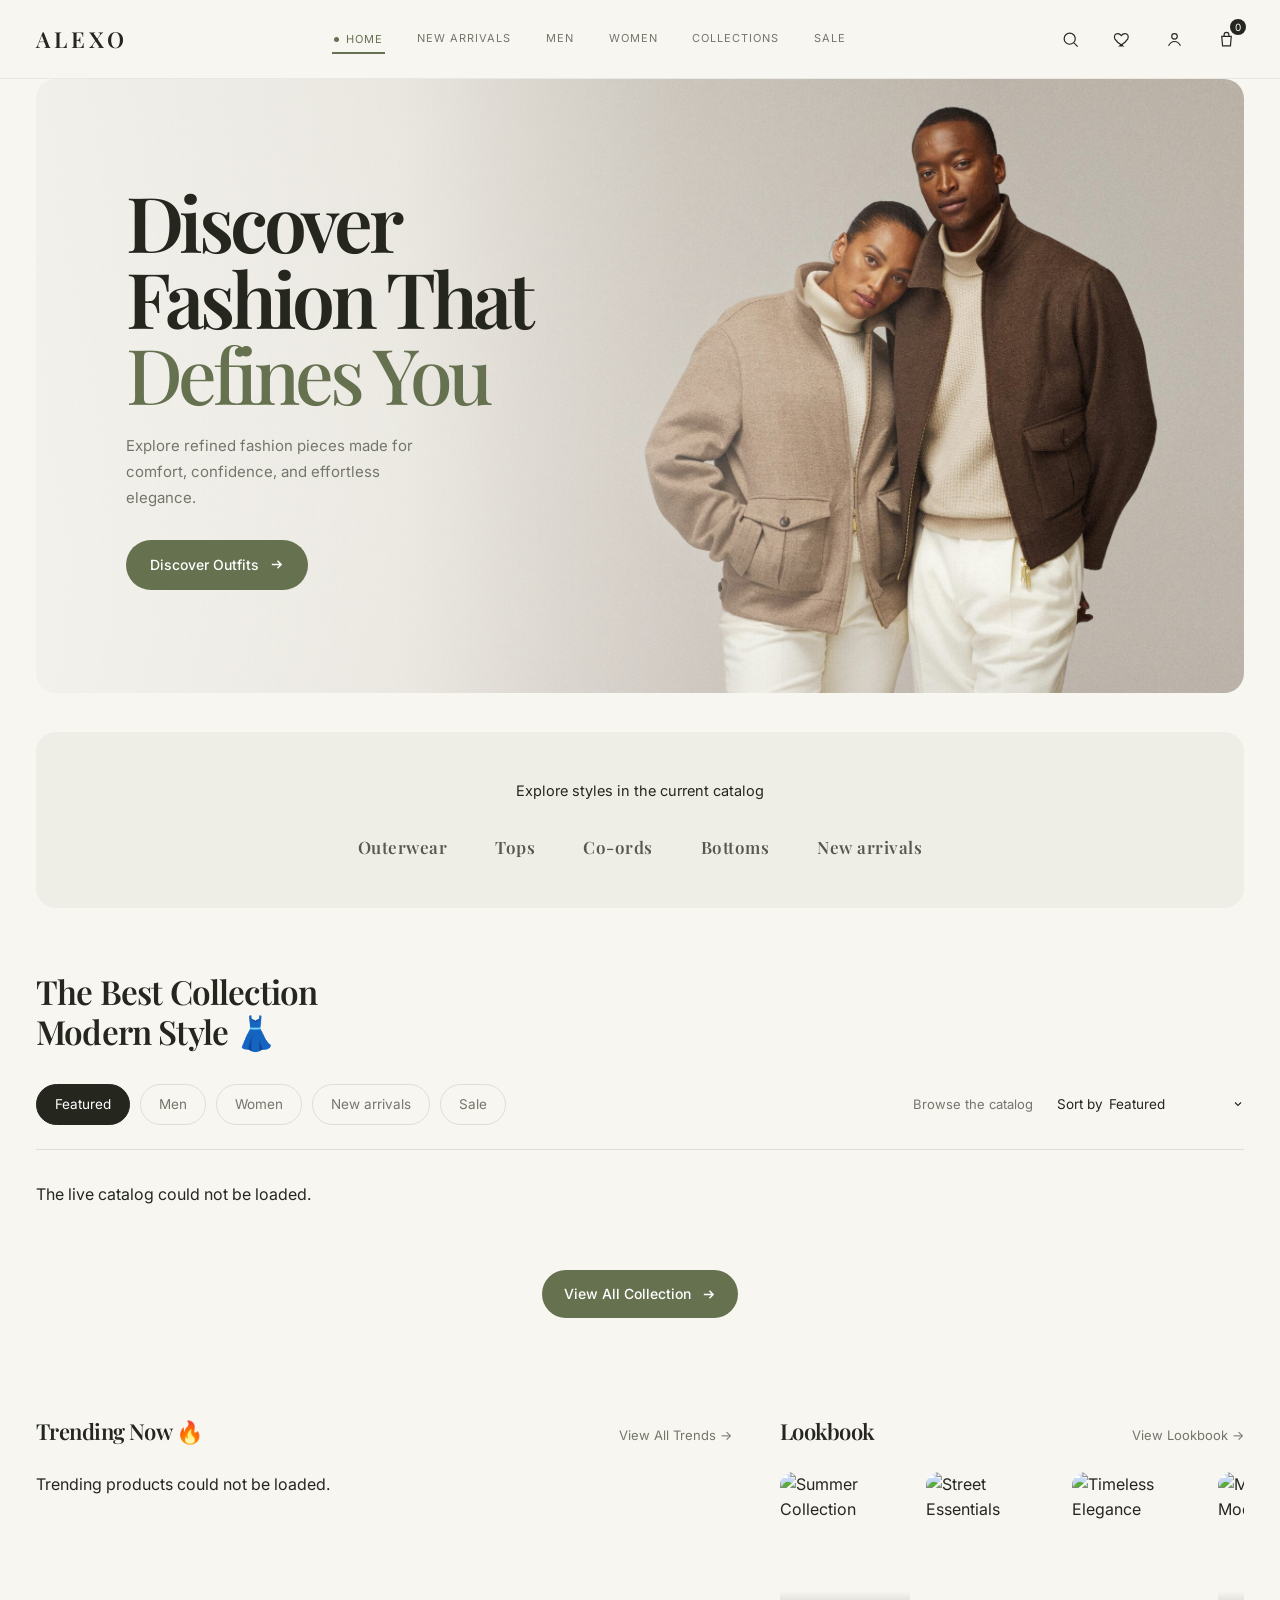
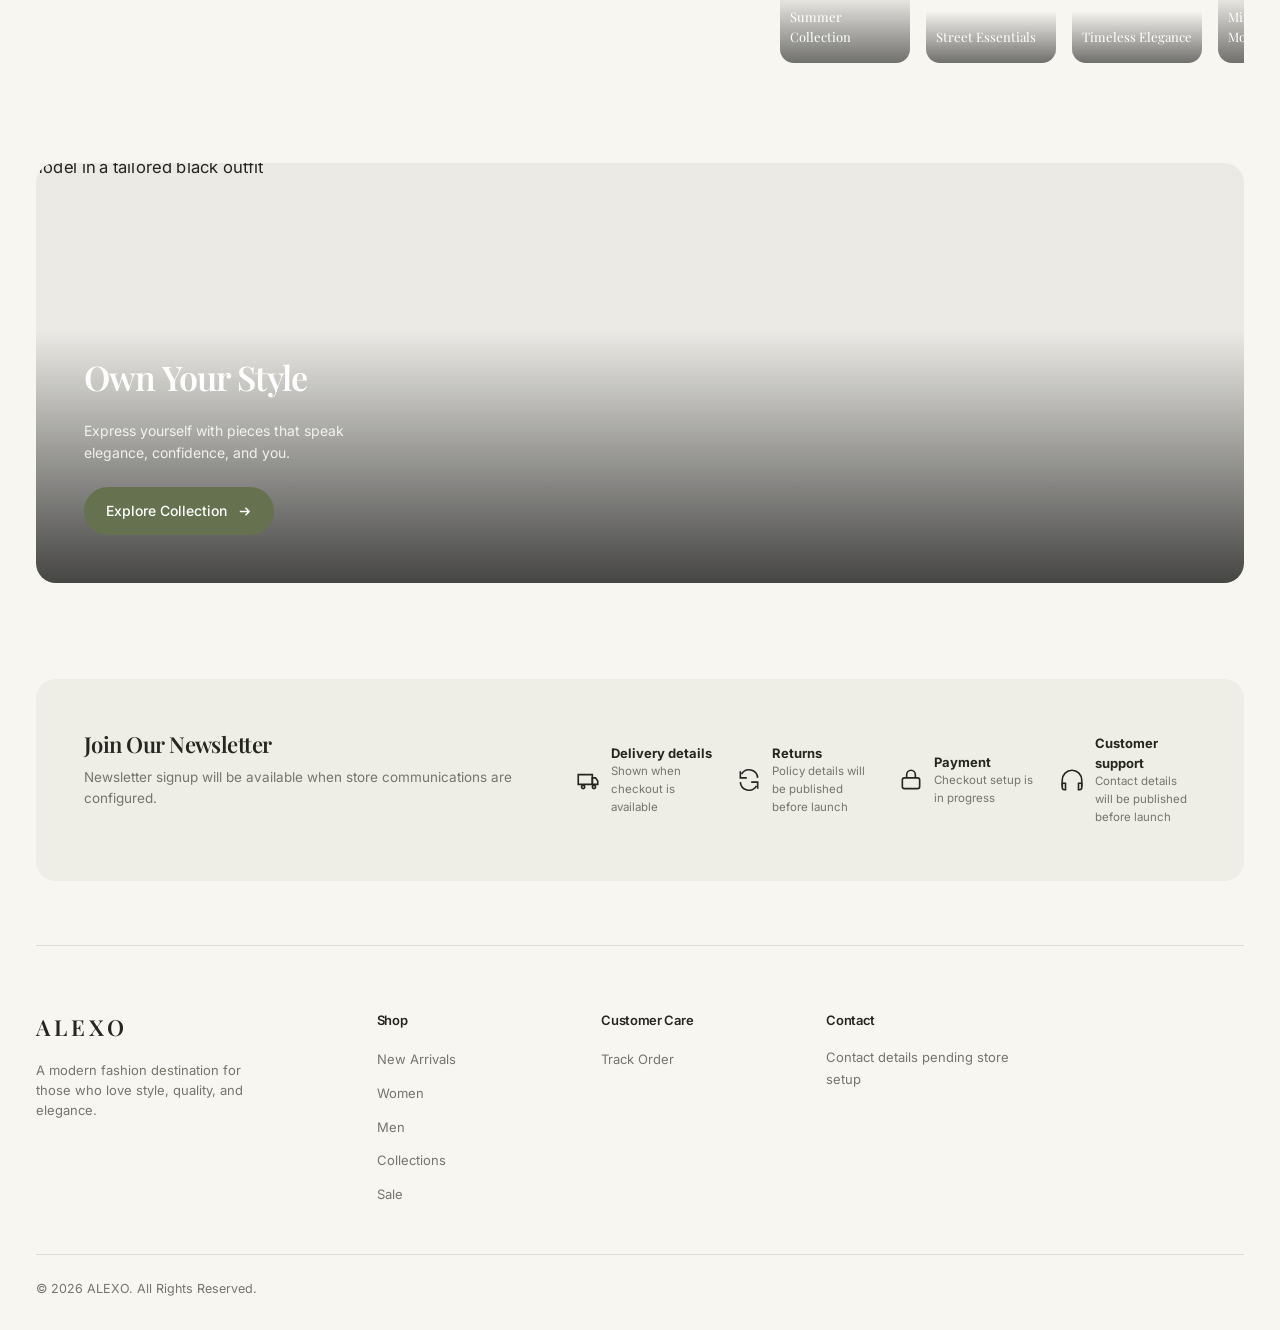
==== index.html @ a55058c8 "Add files via upload" ====
<!DOCTYPE html>
<html lang="en">
<head>
<meta charset="UTF-8">
<meta name="viewport" content="width=device-width, initial-scale=1.0">
<title>ALEXO — Discover Fashion That Defines You</title>

<link rel="preconnect" href="https://fonts.googleapis.com">
<link rel="preconnect" href="https://fonts.gstatic.com" crossorigin>
<link href="https://fonts.googleapis.com/css2?family=Playfair+Display:wght@500;600&family=Inter:wght@400;500;600&display=swap" rel="stylesheet">

<link rel="stylesheet" href="css/style.css">
<link rel="stylesheet" href="css/components.css">
<link rel="stylesheet" href="css/responsive.css">
  <link rel="stylesheet" href="css/search.css">
<link rel="stylesheet" href="css/site-refresh.css">
</head>
<body>

<div class="page">

  <!-- ============ HEADER ============ -->
  <header class="site-header" id="siteHeader">
    <div class="site-header__inner">

      <a href="index.html" class="logo" aria-label="ALEXO home">ALEXO</a>

      <button class="nav-toggle" id="navToggle" aria-label="Open menu" aria-expanded="false" aria-controls="primaryNav">
        <span></span><span></span><span></span>
      </button>

      <nav class="primary-nav" id="primaryNav">
        <ul>
          <li><a href="index.html" class="is-active"><span class="nav-dot" aria-hidden="true"></span>Home</a></li>
          <li><a href="shop.html?filter=new">New Arrivals</a></li>
          <li><a href="shop.html?category=men">Men</a></li>
          <li><a href="shop.html?category=women">Women</a></li>
          <li><a href="collections.html">Collections</a></li>
          <li><a href="shop.html?filter=sale">Sale</a></li>
        </ul>
      </nav>

      <div class="header-icons">
        <button class="icon-btn" aria-label="Search" data-action="open-search">
          <svg viewBox="0 0 24 24" fill="none" stroke="currentColor" stroke-width="1.5"><circle cx="11" cy="11" r="7"/><line x1="21" y1="21" x2="16.65" y2="16.65"/></svg>
        </button>
        <a href="wishlist.html" class="icon-btn" aria-label="Wishlist">
          <svg viewBox="0 0 24 24" fill="none" stroke="currentColor" stroke-width="1.5"><path d="M12 20s-7-4.35-9.5-8.5C.7 8.1 2.3 4.5 6 4.5c2 0 3.3 1 4.5 2.5 1.2-1.5 2.5-2.5 4.5-2.5 3.7 0 5.3 3.6 3.5 7-2.5 4.15-9.5 8.5-9.5 8.5z"/></svg>
        </a>
        <a href="account.html" class="icon-btn" aria-label="Account">
          <svg viewBox="0 0 24 24" fill="none" stroke="currentColor" stroke-width="1.5"><circle cx="12" cy="8" r="3.5"/><path d="M4.5 20c1.6-3.6 5-5.5 7.5-5.5s5.9 1.9 7.5 5.5"/></svg>
        </a>
        <a href="cart.html" class="icon-btn icon-btn--bag" aria-label="Bag, empty">
          <svg viewBox="0 0 24 24" fill="none" stroke="currentColor" stroke-width="1.5"><path d="M6 8h12l-1 12H7L6 8z"/><path d="M9 8V6a3 3 0 0 1 6 0v2"/></svg>
          <span class="bag-count">0</span>
        </a>
      </div>

    </div>
  </header>

  <!-- ============ HERO ============ -->
  <!-- Single full-width composition with copy over the campaign background. -->
  <section class="hero">

    <div class="hero__copy">
      <h1 class="hero__headline">
        Discover<br>
        Fashion That<br>
        <span>Defines You</span>
      </h1>
      <p class="hero__subtext">
        Explore refined fashion pieces made for comfort, confidence, and effortless elegance.
      </p>
      <a href="shop.html" class="btn btn--dark hero__cta">
        <span>Discover Outfits</span>
        <svg viewBox="0 0 16 16" fill="none" stroke="currentColor" stroke-width="1.5"><path d="M3 8h10M9 4l4 4-4 4"/></svg>
      </a>
    </div>

  </section>

  <!-- ============ CATEGORIES ============ -->
  <section class="brands">
    <p class="brands__heading">Explore styles in the current catalog</p>
    <ul class="brands__row">
      <li>Outerwear</li>
      <li>Tops</li>
      <li>Co-ords</li>
      <li>Bottoms</li>
      <li>New arrivals</li>
    </ul>
  </section>

  <!-- ============ BEST COLLECTION ============ -->
  <section class="best-collection">

    <div class="best-collection__head">
      <h2>The Best Collection<br><span>Modern Style</span> 👗</h2>
    </div>

    <div class="best-collection__controls">
      <ul class="filter-pills">
        <li><button class="is-active" data-home-filter="featured">Featured</button></li>
        <li><button data-home-filter="men">Men</button></li>
        <li><button data-home-filter="women">Women</button></li>
        <li><button data-home-filter="new">New arrivals</button></li>
        <li><button data-home-filter="sale">Sale</button></li>
      </ul>

      <div class="best-collection__meta">
        <span class="results-count">Browse the catalog</span>
        <label class="sort-select">
          <span>Sort by</span>
          <select id="homeSort" aria-label="Sort products">
            <option value="featured">Featured</option>
            <option value="newest">New arrivals</option>
            <option value="price-asc">Price: Low to High</option>
            <option value="price-desc">Price: High to Low</option>
          </select>
          <svg viewBox="0 0 16 16" fill="none" stroke="currentColor" stroke-width="1.5"><path d="M4 6l4 4 4-4"/></svg>
        </label>
      </div>
    </div>

    <div class="product-grid" id="productGrid" data-product-grid data-product-source="ALEXO_PRODUCTS"></div>

    <div class="best-collection__footer">
      <a href="shop.html" class="btn btn--dark">
        <span>View All Collection</span>
        <svg viewBox="0 0 16 16" fill="none" stroke="currentColor" stroke-width="1.5"><path d="M3 8h10M9 4l4 4-4 4"/></svg>
      </a>
    </div>

  </section>

  <!-- ============ TRENDING + LOOKBOOK ============ -->
  <section class="discover-row">

    <div class="trending">
      <div class="discover-row__head">
        <h2>Trending Now <span aria-hidden="true">🔥</span></h2>
        <a href="shop.html?filter=trending" class="text-link">View All Trends →</a>
      </div>
      <div class="trending__scroller" id="trendingScroller"></div>
    </div>

    <div class="lookbook">
      <div class="discover-row__head">
        <h2>Lookbook</h2>
        <a href="collections.html?view=lookbook" class="text-link">View Lookbook →</a>
      </div>
      <div class="lookbook__scroller" id="lookbookScroller"></div>
    </div>

  </section>

  <!-- ============ CUSTOMER REVIEWS ============ -->
  <section class="reviews">
    <div class="discover-row__head">
      <h2>Our Customers Talk About Us</h2>
    </div>
    <div class="reviews__grid" id="reviewsGrid"></div>
  </section>

  <!-- ============ OWN YOUR STYLE ============ -->
  <section class="own-your-style">
    <div class="own-your-style__image">
      <img
        src="https://images.unsplash.com/photo-1483985988355-763728e1935b?w=1000&q=80&auto=format&fit=crop"
        alt="Model in a tailored black outfit"
        loading="lazy">
    </div>
    <div class="own-your-style__copy">
      <h2>Own Your Style</h2>
      <p>Express yourself with pieces that speak elegance, confidence, and you.</p>
      <a href="shop.html" class="btn btn--dark">
        <span>Explore Collection</span>
        <svg viewBox="0 0 16 16" fill="none" stroke="currentColor" stroke-width="1.5"><path d="M3 8h10M9 4l4 4-4 4"/></svg>
      </a>
    </div>
  </section>

  <!-- ============ NEWSLETTER ============ -->
  <section class="newsletter">
    <div class="newsletter__form">
      <h2>Join Our Newsletter</h2>
      <p>Newsletter signup will be available when store communications are configured.</p>
    </div>
    <ul class="newsletter__perks">
      <li>
        <svg viewBox="0 0 24 24" fill="none" stroke="currentColor" stroke-width="1.5"><path d="M3 7h13v9H3z"/><path d="M16 10h3l2 3v3h-5z"/><circle cx="7.5" cy="18.5" r="1.5"/><circle cx="17.5" cy="18.5" r="1.5"/></svg>
        <div><strong>Delivery details</strong><span>Shown when checkout is available</span></div>
      </li>
      <li>
        <svg viewBox="0 0 24 24" fill="none" stroke="currentColor" stroke-width="1.5"><path d="M4 4v6h6"/><path d="M20 20v-6h-6"/><path d="M20 10a8 8 0 0 0-14.9-3.4M4 14a8 8 0 0 0 14.9 3.4"/></svg>
        <div><strong>Returns</strong><span>Policy details will be published before launch</span></div>
      </li>
      <li>
        <svg viewBox="0 0 24 24" fill="none" stroke="currentColor" stroke-width="1.5"><rect x="4" y="10" width="16" height="10" rx="2"/><path d="M8 10V7a4 4 0 0 1 8 0v3"/></svg>
        <div><strong>Payment</strong><span>Checkout setup is in progress</span></div>
      </li>
      <li>
        <svg viewBox="0 0 24 24" fill="none" stroke="currentColor" stroke-width="1.5"><path d="M3 18v-6a9 9 0 0 1 18 0v6"/><path d="M21 19a2 2 0 0 1-2 2h-1v-6h3z"/><path d="M3 19a2 2 0 0 0 2 2h1v-6H3z"/></svg>
        <div><strong>Customer support</strong><span>Contact details will be published before launch</span></div>
      </li>
    </ul>
  </section>

  <!-- ============ FOOTER ============ -->
  <footer class="site-footer">
    <div class="site-footer__top">
      <div class="site-footer__brand">
        <a href="index.html" class="logo">ALEXO</a>
        <p>A modern fashion destination for those who love style, quality, and elegance.</p>
        <div class="site-footer__social">
          <a href="#" data-social="instagram" aria-label="Instagram">
            <svg viewBox="0 0 24 24" fill="none" stroke="currentColor" stroke-width="1.5"><rect x="3" y="3" width="18" height="18" rx="5"/><circle cx="12" cy="12" r="4"/><circle cx="17.5" cy="6.5" r="1"/></svg>
          </a>
          <a href="#" data-social="facebook" aria-label="Facebook">
            <svg viewBox="0 0 24 24" fill="none" stroke="currentColor" stroke-width="1.5"><path d="M15 8h2V5h-2a4 4 0 0 0-4 4v2H9v3h2v7h3v-7h2.5l.5-3H14V9a1 1 0 0 1 1-1z"/></svg>
          </a>
          <a href="#" data-social="pinterest" aria-label="Pinterest">
            <svg viewBox="0 0 24 24" fill="none" stroke="currentColor" stroke-width="1.5"><circle cx="12" cy="12" r="9"/><path d="M9 18c1-3 1.5-6 2-9M12 12c2 1 4-1 4-3.2 0-2-1.7-3.3-4-3.3-2.6 0-4.5 1.9-4.5 4.1 0 1.2.6 2 1.3 2.5"/></svg>
          </a>
        </div>
      </div>

      <div class="site-footer__col">
        <h3>Shop</h3>
        <ul>
          <li><a href="shop.html?filter=new">New Arrivals</a></li>
          <li><a href="shop.html?category=women">Women</a></li>
          <li><a href="shop.html?category=men">Men</a></li>
          <li><a href="collections.html">Collections</a></li>
          <li><a href="shop.html?filter=sale">Sale</a></li>
        </ul>
      </div>

      <div class="site-footer__col">
        <h3>Customer Care</h3>
        <ul>
          <li><a href="#" data-store-email>Contact Us</a></li>
          <li><a href="orders.html">Track Order</a></li>
          <li><a href="#" data-policy="shipping_policy_url">Shipping &amp; Delivery</a></li>
          <li><a href="#" data-policy="returns_policy_url">Returns &amp; Exchanges</a></li>
        </ul>
      </div>

      <div class="site-footer__col" data-dynamic-links>
        <h3>Company</h3>
        <ul>
          <li><a href="#" data-policy="privacy_url">Privacy Policy</a></li>
          <li><a href="#" data-policy="terms_url">Terms &amp; Conditions</a></li>
        </ul>
      </div>

      <div class="site-footer__col">
        <h3>Contact</h3>
        <address>
          <span data-store-contact-placeholder>Contact details pending store setup</span>
          <a href="#" data-store-email>Support contact pending</a>
          <span data-store-country></span>
        </address>
      </div>
    </div>

    <div class="site-footer__bottom">
      <span>© 2026 ALEXO. All Rights Reserved.</span>
      <div>
        <a href="#" data-policy="privacy_url">Privacy</a>
        <a href="#" data-policy="terms_url">Terms</a>
      </div>
    </div>
  </footer>

</div>

<!-- ALEXO Search Overlay -->
<div class="search-overlay" id="searchOverlay" aria-hidden="true">
  <div class="search-overlay__inner">
    <div class="search-overlay__top">
      <div class="search-overlay__brand">ALEXO</div>
      <button class="search-overlay__close" id="searchClose" type="button" aria-label="Close search">
        <svg viewBox="0 0 24 24" fill="none" stroke="currentColor" stroke-width="1.7"><path d="M6 6l12 12M18 6L6 18"/></svg>
      </button>
    </div>

    <form class="search-form" id="alexSearchForm" role="search">
      <span class="search-form__label">Search ALEXO</span>
      <input id="alexSearchInput" name="search" type="search" autocomplete="off" placeholder="What are you looking for?" aria-label="Search products">
      <button type="submit">Search</button>
    </form>

    <section class="search-suggestions" aria-live="polite">
      <div class="search-suggestions__heading">
        <h2>Suggestions</h2>
        <span id="searchSuggestionCount">Popular products</span>
      </div>
      <div class="search-suggestions__list" id="searchSuggestionsList"></div>
    </section>

    <section class="search-popular">
      <p class="search-popular__title">Popular searches</p>
      <div class="search-popular__list">
        <button type="button" data-search-term="blazer">Blazers</button>
        <button type="button" data-search-term="dress">Dresses</button>
        <button type="button" data-search-term="shirt">Shirts</button>
        <button type="button" data-search-term="shoes">Shoes</button>
        <button type="button" data-search-term="bag">Bags</button>
      </div>
    </section>
  </div>
</div>

<script src="js/data-service.js"></script>
<script src="js/products-data.js"></script>
<script src="js/backend-config.js"></script>
<script src="js/storefront-api.js"></script>
<script src="js/search.js"></script>
<script src="js/app.js"></script>
</body>
</html>
---- css/style.css ----
/* ==========================================================================
   ALEXO — Base styles, design tokens, page grid
   ========================================================================== */

:root {
  /* Color */
  --color-bg:          #ffffff;
  --color-bg-soft:     #f6f5f2;
  --color-ink:         #17181a;
  --color-ink-soft:    #6f7072;
  --color-border:      #e8e6e1;
  --color-accent:      #17181a;
  --color-accent-text: #ffffff;

  /* Type */
  --font-display: 'Playfair Display', Georgia, serif;
  --font-body:    'Inter', -apple-system, BlinkMacSystemFont, 'Segoe UI', sans-serif;

  /* Spacing scale */
  --space-1: 8px;
  --space-2: 16px;
  --space-3: 24px;
  --space-4: 32px;
  --space-5: 48px;
  --space-6: 64px;
  --space-7: 96px;

  /* Radii */
  --radius-sm: 6px;
  --radius-md: 14px;
  --radius-lg: 20px;

  /* Layout */
  --page-max: 1400px;
  --page-pad: 24px;
  --header-h: 84px;
}

*, *::before, *::after { box-sizing: border-box; }

html {
  scroll-behavior: smooth;
}

@media (prefers-reduced-motion: reduce) {
  html { scroll-behavior: auto; }
  *, *::before, *::after {
    animation-duration: 0.01ms !important;
    animation-iteration-count: 1 !important;
    transition-duration: 0.01ms !important;
    scroll-behavior: auto !important;
  }
}

body {
  margin: 0;
  background: var(--color-bg);
  color: var(--color-ink);
  font-family: var(--font-body);
  font-size: 16px;
  line-height: 1.55;
  -webkit-font-smoothing: antialiased;
}

img { max-width: 100%; display: block; }

a {
  color: inherit;
  text-decoration: none;
}

button {
  font: inherit;
  color: inherit;
  background: none;
  border: none;
  cursor: pointer;
}

ul { list-style: none; margin: 0; padding: 0; }

h1, h2, h3 {
  font-family: var(--font-display);
  font-weight: 600;
  margin: 0;
}

:focus-visible {
  outline: 2px solid var(--color-ink);
  outline-offset: 3px;
}

/* ==========================================================================
   Page-level layout
   No sidebar: header and hero (and, later, Brands / Best Collection) are
   sequential full-width sections stacked in document order. Each section
   manages its own internal columns where needed (the hero has three).
   ========================================================================== */

.page {
  max-width: var(--page-max);
  margin: 0 auto;
  padding: 0 var(--page-pad);
}
---- css/components.css ----
/* ==========================================================================
   Header
   ========================================================================== */

.storefront-status-banner {
  padding: 10px 16px;
  background: #eceee3;
  color: #454d37;
  text-align: center;
  font-size: 13px;
}

.site-header {
  position: sticky;
  top: 0;
  z-index: 50;
  background: var(--color-bg);
  transition: box-shadow 220ms ease, padding 220ms ease;
}

.site-header__inner {
  height: var(--header-h);
  display: flex;
  align-items: center;
  gap: var(--space-4);
  transition: height 220ms ease;
}

/* Compact state added by JS once the page has scrolled */
.site-header.is-compact {
  box-shadow: 0 1px 0 var(--color-border), 0 8px 24px rgba(20, 20, 20, 0.04);
}
.site-header.is-compact .site-header__inner {
  height: calc(var(--header-h) - 20px);
}

.logo {
  font-family: var(--font-display);
  font-size: 22px;
  letter-spacing: 0.12em;
  font-weight: 600;
  white-space: nowrap;
}

.primary-nav {
  flex: 1;
  display: flex;
  justify-content: center;
}

.primary-nav ul {
  display: flex;
  align-items: center;
  gap: var(--space-4);
}

.primary-nav a {
  position: relative;
  display: inline-flex;
  align-items: center;
  gap: 7px;
  font-size: 14.5px;
  color: var(--color-ink-soft);
  padding: 6px 2px;
}

.primary-nav a::after {
  content: "";
  position: absolute;
  left: 0; right: 100%;
  bottom: 0;
  height: 1px;
  background: var(--color-ink);
  transition: right 220ms ease;
}

.primary-nav a:hover {
  color: var(--color-ink);
}

.primary-nav a:hover::after {
  right: 0;
}

/* Active item gets a pill background instead of the underline */
.primary-nav a.is-active {
  color: var(--color-ink);
  background: var(--color-bg-soft);
  padding: 8px 16px;
  border-radius: 999px;
}

.primary-nav a.is-active::after {
  content: none;
}

.nav-dot {
  width: 5px;
  height: 5px;
  border-radius: 50%;
  background: var(--color-ink);
}

.header-icons {
  display: flex;
  align-items: center;
  gap: var(--space-2);
}

.icon-btn {
  position: relative;
  width: 36px;
  height: 36px;
  display: inline-flex;
  align-items: center;
  justify-content: center;
  border-radius: 50%;
  color: var(--color-ink);
  transition: background 160ms ease;
}

.icon-btn:hover { background: var(--color-bg-soft); }

.icon-btn svg { width: 19px; height: 19px; }

.bag-count {
  position: absolute;
  top: -2px;
  right: -2px;
  min-width: 16px;
  height: 16px;
  padding: 0 4px;
  border-radius: 999px;
  background: var(--color-ink);
  color: #fff;
  font-size: 10px;
  line-height: 16px;
  text-align: center;
  font-family: var(--font-body);
}

.nav-toggle {
  display: none;
  flex-direction: column;
  justify-content: center;
  gap: 5px;
  width: 32px;
  height: 32px;
}
.nav-toggle span {
  display: block;
  width: 100%;
  height: 1.5px;
  background: var(--color-ink);
  transition: transform 200ms ease, opacity 200ms ease;
}

/* ==========================================================================
   Hero
   One full-width composition with copy over the campaign image.
   ========================================================================== */

.hero {
  position: relative;
  display: grid;
  grid-template-columns: minmax(0, 440px);
  align-items: center;
  min-height: clamp(440px, 44vw, 620px);
  overflow: hidden;
  padding: clamp(36px, 6vw, 84px);
  border-radius: var(--radius-lg);
}

.hero__copy {
  opacity: 0;
  transform: translateY(16px);
  animation: hero-rise 700ms cubic-bezier(.2,.7,.2,1) 100ms forwards;
}

.hero__headline {
  font-size: clamp(34px, 3.6vw, 44px);
  line-height: 1.12;
  letter-spacing: -0.01em;
}

.hero__headline span {
  color: var(--color-ink-soft);
  font-weight: 500;
}

.hero__subtext {
  margin: var(--space-3) 0 var(--space-4);
  max-width: 30ch;
  color: var(--color-ink-soft);
  font-size: 14.5px;
}

@keyframes hero-rise {
  to { opacity: 1; transform: translateY(0); }
}

/* ==========================================================================
   Brands
   ========================================================================== */

.brands {
  margin-bottom: var(--space-6);
  padding: var(--space-5) var(--space-4);
  border-radius: var(--radius-lg);
  background: var(--color-bg-soft);
  text-align: center;
}

.brands__heading {
  margin: 0 0 var(--space-4);
  font-family: var(--font-body);
  font-size: 14.5px;
  color: var(--color-ink);
  line-height: 1.5;
}

.brands__row {
  display: flex;
  align-items: center;
  justify-content: center;
  flex-wrap: wrap;
  gap: var(--space-5);
}

.brands__row li {
  font-family: var(--font-display);
  font-size: 17px;
  font-weight: 600;
  letter-spacing: 0.03em;
  color: var(--color-ink);
  opacity: 0.75;
}

/* ==========================================================================
   Best Collection
   ========================================================================== */

.best-collection {
  padding-bottom: var(--space-7);
}

.best-collection__head h2 {
  font-size: clamp(26px, 2.6vw, 34px);
  line-height: 1.2;
}

.best-collection__head span {
  color: var(--color-ink);
}

.best-collection__controls {
  display: flex;
  align-items: center;
  justify-content: space-between;
  flex-wrap: wrap;
  gap: var(--space-3);
  margin: var(--space-4) 0 var(--space-4);
  padding-bottom: var(--space-3);
  border-bottom: 1px solid var(--color-border);
}

.filter-pills {
  display: flex;
  flex-wrap: wrap;
  gap: 10px;
}

.filter-pills button {
  padding: 9px 18px;
  border-radius: 999px;
  border: 1px solid var(--color-border);
  font-size: 13.5px;
  color: var(--color-ink-soft);
  transition: background 160ms ease, color 160ms ease, border-color 160ms ease;
}

.filter-pills button:hover {
  border-color: var(--color-ink);
  color: var(--color-ink);
}

.filter-pills button.is-active {
  background: var(--color-ink);
  border-color: var(--color-ink);
  color: #fff;
}

.best-collection__meta {
  display: flex;
  align-items: center;
  gap: var(--space-3);
  font-size: 13px;
  color: var(--color-ink-soft);
}

.sort-select {
  display: inline-flex;
  align-items: center;
  gap: 6px;
  color: var(--color-ink);
  font-size: 13.5px;
}

.sort-select select {
  border: 0;
  appearance: none;
  background: transparent;
  color: inherit;
  font: inherit;
  cursor: pointer;
}

.sort-select svg { width: 12px; height: 12px; }

/* ---------------- Product grid & cards ---------------- */

.product-grid {
  display: grid;
  grid-template-columns: repeat(4, 1fr);
  gap: var(--space-4);
}

.product-card {
  position: relative;
  opacity: 0;
  transform: translateY(14px);
  transition: opacity 500ms cubic-bezier(.2,.7,.2,1), transform 500ms cubic-bezier(.2,.7,.2,1);
}

.product-card__link {
  display: block;
  color: inherit;
}

.product-card.is-visible {
  opacity: 1;
  transform: translateY(0);
}

.product-card__image-wrap {
  position: relative;
  border-radius: var(--radius-md);
  overflow: hidden;
  background: var(--color-bg-soft);
  aspect-ratio: 3 / 4;
}

.product-card__image-wrap img {
  width: 100%;
  height: 100%;
  object-fit: cover;
  transition: transform 450ms ease;
}

.product-card:hover .product-card__image-wrap img {
  transform: scale(1.035);
}

.product-card__wishlist {
  position: absolute;
  top: 12px;
  right: 12px;
  width: 34px;
  height: 34px;
  border-radius: 50%;
  background: rgba(255,255,255,0.92);
  display: inline-flex;
  align-items: center;
  justify-content: center;
  transition: transform 160ms ease;
}

.product-card__wishlist:hover { transform: scale(1.08); }

.product-card__wishlist svg { width: 15px; height: 15px; }

.product-card__body {
  padding-top: var(--space-2);
  display: flex;
  align-items: flex-start;
  justify-content: space-between;
  gap: var(--space-2);
}

.product-card__name {
  margin: 0 0 4px;
  font-family: var(--font-body);
  font-size: 14px;
  font-weight: 500;
}

.product-card__price {
  margin: 0;
  font-size: 13.5px;
  color: var(--color-ink-soft);
}

.product-card__swatches {
  display: flex;
  gap: 5px;
  padding-top: 2px;
}

.product-card__swatches span {
  width: 11px;
  height: 11px;
  border-radius: 50%;
  border: 1px solid rgba(0,0,0,0.08);
}

.best-collection__footer {
  display: flex;
  justify-content: center;
  margin-top: var(--space-6);
}

/* ==========================================================================
   Trending Now + Lookbook
   Side-by-side row (trending wider, lookbook narrower), each an independent
   horizontally-scrolling strip. Stacks on mobile: trending, then lookbook.
   ========================================================================== */

.discover-row {
  display: grid;
  grid-template-columns: minmax(0, 1.5fr) minmax(0, 1fr);
  gap: var(--space-5);
  padding-bottom: var(--space-7);
}

.discover-row > * {
  min-width: 0;
}

.discover-row__head {
  display: flex;
  align-items: baseline;
  justify-content: space-between;
  margin-bottom: var(--space-3);
}

.discover-row__head h2 {
  font-size: 22px;
}

.text-link {
  font-size: 13px;
  color: var(--color-ink-soft);
  white-space: nowrap;
  transition: color 160ms ease;
}

.text-link:hover { color: var(--color-ink); }

/* ---- Trending strip ---- */

.trending__scroller {
  display: flex;
  gap: var(--space-3);
  overflow-x: auto;
  scroll-snap-type: x mandatory;
  padding-bottom: 4px;
  scrollbar-width: none;
}
.trending__scroller::-webkit-scrollbar { display: none; }

.trend-card {
  flex: 0 0 150px;
  scroll-snap-align: start;
}

.trend-card__image {
  position: relative;
  border-radius: var(--radius-md);
  overflow: hidden;
  aspect-ratio: 3 / 4;
  background: var(--color-bg-soft);
}

.trend-card__image img {
  width: 100%;
  height: 100%;
  object-fit: cover;
  transition: transform 400ms ease;
}

.trend-card:hover .trend-card__image img {
  transform: scale(1.04);
}

.trend-card__wishlist {
  position: absolute;
  top: 8px;
  right: 8px;
  width: 28px;
  height: 28px;
  border-radius: 50%;
  background: rgba(255,255,255,0.92);
  display: inline-flex;
  align-items: center;
  justify-content: center;
}
.trend-card__wishlist svg { width: 13px; height: 13px; }

.trend-card__name {
  margin: 8px 0 2px;
  font-size: 13px;
  font-weight: 500;
}

.trend-card__price {
  margin: 0;
  font-size: 12.5px;
  color: var(--color-ink-soft);
}

/* ---- Lookbook strip ---- */

.lookbook__scroller {
  display: flex;
  gap: var(--space-2);
  overflow-x: auto;
  scroll-snap-type: x mandatory;
  padding-bottom: 4px;
  scrollbar-width: none;
}
.lookbook__scroller::-webkit-scrollbar { display: none; }

.lookbook-card {
  position: relative;
  flex: 0 0 130px;
  aspect-ratio: 3 / 4.4;
  border-radius: var(--radius-md);
  overflow: hidden;
  scroll-snap-align: start;
}

.lookbook-card img {
  width: 100%;
  height: 100%;
  object-fit: cover;
  transition: transform 500ms ease;
}

.lookbook-card:hover img {
  transform: scale(1.04);
}

.lookbook-card__caption {
  position: absolute;
  left: 0; right: 0; bottom: 0;
  padding: var(--space-2) 10px;
  font-family: var(--font-display);
  font-size: 13px;
  color: #fff;
  background: linear-gradient(to top, rgba(0,0,0,0.55), rgba(0,0,0,0));
}

/* ==========================================================================
   Customer Reviews
   ========================================================================== */

.reviews {
  padding-bottom: var(--space-7);
}

.reviews .discover-row__head h2 {
  font-size: 24px;
}

.reviews__grid {
  display: grid;
  grid-template-columns: repeat(4, 1fr);
  gap: var(--space-3);
}

.review-card {
  padding: var(--space-3);
  border: 1px solid var(--color-border);
  border-radius: var(--radius-md);
  opacity: 0;
  transform: translateY(12px);
  transition: opacity 500ms cubic-bezier(.2,.7,.2,1), transform 500ms cubic-bezier(.2,.7,.2,1);
}

.review-card.is-visible {
  opacity: 1;
  transform: translateY(0);
}

.review-card__stars {
  color: #d8a63e;
  font-size: 13px;
  letter-spacing: 2px;
  margin-bottom: 8px;
}

.review-card__quote {
  margin: 0 0 var(--space-2);
  font-size: 13.5px;
  line-height: 1.55;
  color: var(--color-ink);
}

.review-card__name {
  margin: 0;
  font-size: 12.5px;
  color: var(--color-ink-soft);
}

/* ==========================================================================
   Own Your Style
   ========================================================================== */

.own-your-style {
  position: relative;
  border-radius: var(--radius-lg);
  overflow: hidden;
  margin-bottom: var(--space-7);
  min-height: 420px;
  display: flex;
  align-items: flex-end;
}

.own-your-style__image {
  position: absolute;
  inset: 0;
}

.own-your-style__image img {
  width: 100%;
  height: 100%;
  object-fit: cover;
  transition: transform 700ms ease;
}

.own-your-style.is-visible .own-your-style__image img {
  transform: scale(1.04);
}

.own-your-style::after {
  content: "";
  position: absolute;
  inset: 0;
  background: linear-gradient(to top, rgba(10,10,10,0.75), rgba(10,10,10,0.05) 60%);
}

.own-your-style__copy {
  position: relative;
  z-index: 1;
  padding: var(--space-5);
  color: #fff;
  max-width: 420px;
}

.own-your-style__copy h2 {
  color: #fff;
  font-size: clamp(26px, 3vw, 34px);
  margin-bottom: var(--space-2);
}

.own-your-style__copy p {
  font-size: 14px;
  color: rgba(255,255,255,0.85);
  margin: 0 0 var(--space-3);
}

/* ==========================================================================
   Newsletter
   ========================================================================== */

.newsletter {
  display: grid;
  grid-template-columns: 1fr 1.4fr;
  gap: var(--space-5);
  align-items: center;
  padding: var(--space-5);
  margin-bottom: var(--space-6);
  border-radius: var(--radius-lg);
  background: var(--color-bg-soft);
}

.newsletter__form h2 {
  font-size: 22px;
  margin-bottom: 6px;
}

.newsletter__form p {
  margin: 0 0 var(--space-3);
  font-size: 13.5px;
  color: var(--color-ink-soft);
}

.newsletter__form form {
  display: flex;
  gap: 10px;
}

.newsletter__form input {
  flex: 1;
  min-width: 0;
  padding: 12px 16px;
  border: 1px solid var(--color-border);
  border-radius: 999px;
  font: inherit;
  font-size: 13.5px;
  background: #fff;
}

.newsletter__form input:focus-visible {
  outline: 2px solid var(--color-ink);
  outline-offset: 1px;
}

.newsletter__perks {
  display: grid;
  grid-template-columns: repeat(4, 1fr);
  gap: var(--space-3);
}

.newsletter__perks li {
  display: flex;
  align-items: center;
  gap: 10px;
}

.newsletter__perks svg {
  width: 26px;
  height: 26px;
  flex-shrink: 0;
  color: var(--color-ink);
}

.newsletter__perks strong {
  display: block;
  font-size: 13px;
}

.newsletter__perks span {
  display: block;
  font-size: 11.5px;
  color: var(--color-ink-soft);
}

/* ==========================================================================
   Footer
   ========================================================================== */

.site-footer {
  border-top: 1px solid var(--color-border);
  padding: var(--space-6) 0 var(--space-4);
}

.site-footer [hidden] { display: none !important; }

.site-footer__top {
  display: grid;
  grid-template-columns: 1.6fr repeat(4, 1fr);
  gap: var(--space-4);
  padding-bottom: var(--space-5);
}

.site-footer__brand p {
  margin: var(--space-2) 0 var(--space-3);
  font-size: 13px;
  color: var(--color-ink-soft);
  max-width: 30ch;
}

.site-footer__social {
  display: flex;
  gap: 10px;
}

.site-footer__social a {
  width: 32px;
  height: 32px;
  border-radius: 50%;
  border: 1px solid var(--color-border);
  display: inline-flex;
  align-items: center;
  justify-content: center;
  transition: background 160ms ease, border-color 160ms ease;
}

.site-footer__social a:hover {
  background: var(--color-bg-soft);
  border-color: var(--color-ink);
}

.site-footer__social svg { width: 14px; height: 14px; }

.site-footer__col h3 {
  font-family: var(--font-body);
  font-size: 13px;
  font-weight: 600;
  margin-bottom: var(--space-2);
}

.site-footer__col ul {
  display: flex;
  flex-direction: column;
  gap: 9px;
}

.site-footer__col a {
  font-size: 13px;
  color: var(--color-ink-soft);
  transition: color 160ms ease;
}

.site-footer__col a:hover { color: var(--color-ink); }

.site-footer address {
  font-style: normal;
  font-size: 13px;
  color: var(--color-ink-soft);
  line-height: 1.7;
  margin-bottom: var(--space-2);
}

.site-footer__payments {
  display: flex;
  gap: 8px;
  flex-wrap: wrap;
}

.site-footer__payments span {
  font-size: 11px;
  padding: 4px 8px;
  border: 1px solid var(--color-border);
  border-radius: 4px;
  color: var(--color-ink-soft);
}

.site-footer__bottom {
  display: flex;
  align-items: center;
  justify-content: space-between;
  padding-top: var(--space-3);
  border-top: 1px solid var(--color-border);
  font-size: 12.5px;
  color: var(--color-ink-soft);
}

.site-footer__bottom div {
  display: flex;
  gap: var(--space-3);
}

/* ==========================================================================
   Buttons
   ========================================================================== */

.btn {
  display: inline-flex;
  align-items: center;
  gap: 10px;
  padding: 13px 22px;
  border-radius: 999px;
  font-size: 14px;
  font-weight: 500;
}

.btn--dark {
  background: var(--color-accent);
  color: var(--color-accent-text);
  transition: gap 200ms ease, background 200ms ease;
}

.btn--dark:hover { gap: 16px; }

.btn--dark svg {
  width: 15px;
  height: 15px;
  transition: transform 200ms ease;
}

.btn--dark:hover svg {
  transform: translate(2px, -2px);
}
---- css/responsive.css ----
/* ==========================================================================
   Responsive — tablet
   ========================================================================== */

@media (max-width: 1080px) {
  .hero {
    grid-template-columns: minmax(220px, 280px) 1fr;
    gap: var(--space-4);
  }
  .product-grid {
    grid-template-columns: repeat(3, 1fr);
  }

  /* Shop page: sidebar shrinks slightly on tablet, still visible */
  .shop-catalog {
    grid-template-columns: 200px 1fr;
    gap: var(--space-4);
  }
  .shop-product-grid {
    grid-template-columns: repeat(2, 1fr);
  }
}

/* ==========================================================================
   Responsive — mobile
   Flattens the two-column shell into the agreed single-column order:
   Header -> Hero -> Mini Products -> (Curated Picks, once built)
   ========================================================================== */

@media (max-width: 860px) {

  :root { --page-pad: 20px; }

  /* --- Nav --- */
  .site-header__inner {
    gap: 8px;
  }

  .logo {
    font-size: 19px;
  }

  .nav-toggle {
    display: flex;
    flex: 0 0 44px;
    order: 3;
    align-items: center;
    width: 44px;
    height: 44px;
  }

  .nav-toggle span {
    width: 22px;
  }

  .header-icons {
    gap: 3px;
    margin-left: auto;
    order: 2;
  }

  .logo { order: 1; }

  .header-icons .icon-btn {
    width: 34px;
    height: 34px;
  }

  .primary-nav {
    position: fixed;
    inset: var(--mobile-nav-top, var(--header-h)) 0 0 0;
    display: block;
    z-index: 1;
    overflow-y: auto;
    background: var(--color-bg);
    transform: translateY(-8px);
    opacity: 0;
    visibility: hidden;
    pointer-events: none;
    transition: opacity 220ms ease, transform 220ms ease, visibility 0s linear 220ms;
    padding: var(--space-3) var(--page-pad);
  }

  .primary-nav.is-open {
    opacity: 1;
    transform: translateY(0);
    visibility: visible;
    pointer-events: auto;
    transition: opacity 220ms ease, transform 220ms ease, visibility 0s;
  }

  .primary-nav ul {
    width: 100%;
    flex-direction: column;
    align-items: flex-start;
    gap: 0;
  }

  .primary-nav li {
    width: 100%;
    border-bottom: 1px solid var(--color-border);
  }

  .primary-nav a {
    width: 100%;
    padding: 14px 4px;
    font-size: 19px;
    font-family: var(--font-display);
  }

  .primary-nav a.is-active {
    padding: 14px 12px;
  }

  .nav-toggle[aria-expanded="true"] span:nth-child(1) { transform: translateY(6.5px) rotate(45deg); }
  .nav-toggle[aria-expanded="true"] span:nth-child(2) { opacity: 0; }
  .nav-toggle[aria-expanded="true"] span:nth-child(3) { transform: translateY(-6.5px) rotate(-45deg); }

  /* --- Hero --- */
  /* Keep the hero copy legible over the campaign photo on mobile. */
  .hero {
    grid-template-columns: 1fr;
    min-height: 520px;
    padding: 34px 24px;
    text-align: left;
  }

  .hero__headline { font-size: 32px; }

  .brands {
    padding: var(--space-4) var(--space-3);
  }
  .brands__row {
    gap: var(--space-3) var(--space-4);
  }
  .brands__row li { font-size: 15px; }

  .product-grid {
    grid-template-columns: repeat(2, 1fr);
    gap: var(--space-3);
  }

  .best-collection__controls {
    flex-direction: column;
    align-items: flex-start;
  }

  .best-collection__meta {
    width: 100%;
    justify-content: space-between;
  }

  .discover-row {
    grid-template-columns: 1fr;
    gap: var(--space-5);
  }

  .trending,
  .lookbook {
    min-width: 0;
  }

  .trend-card { flex-basis: 130px; }
  .lookbook-card { flex-basis: 115px; }

  /* Product detail page */
  .product-detail {
    grid-template-columns: 1fr;
    gap: var(--space-4);
  }
  .gallery-nav { display: none; }
  .gallery-dots { display: flex; }
  .pdp-reviews__grid {
    grid-template-columns: 1fr;
  }

  /* Tabs -> accordion */
  .pdp-tabs__nav {
    flex-direction: column;
    gap: 0;
    border-bottom: none;
  }
  .pdp-tabs__btn {
    justify-content: space-between;
    width: 100%;
    padding: var(--space-3) 0;
    border-bottom: 1px solid var(--color-border);
    margin-bottom: 0;
  }
  .pdp-tabs__btn.is-active {
    border-bottom: 1px solid var(--color-border);
  }
  .pdp-tabs__chevron { display: block; }
  .pdp-tabs__btn.is-active .pdp-tabs__chevron { transform: rotate(180deg); }
  .pdp-tabs__panel { display: none; padding: 0 0 var(--space-3); }
  .pdp-tabs__panel.is-active { display: block; }

  .reviews__grid {
    grid-template-columns: repeat(2, 1fr);
    gap: var(--space-2);
  }

  .own-your-style {
    min-height: 320px;
  }
  .own-your-style__copy {
    padding: var(--space-4);
    max-width: none;
  }

  .newsletter {
    grid-template-columns: 1fr;
    padding: var(--space-4);
  }
  .newsletter__form form {
    flex-direction: column;
  }
  .newsletter__perks {
    grid-template-columns: repeat(2, 1fr);
  }

  .site-footer__top {
    grid-template-columns: repeat(2, 1fr);
  }
  .site-footer__brand {
    grid-column: 1 / -1;
  }

  .site-footer__col {
    min-width: 0;
  }

  .site-footer__bottom {
    flex-direction: column;
    align-items: flex-start;
    gap: var(--space-2);
  }

  /* ---------------- Account page ---------------- */

  .account-layout {
    grid-template-columns: 1fr;
    gap: var(--space-3);
    padding: var(--space-3) 0 var(--space-6);
  }

  .account-sidebar {
    display: none;
  }

  .account-nav-mobile {
    display: block;
  }

  .account-main {
    grid-template-columns: 1fr;
    gap: var(--space-4);
    min-width: 0;
  }

  .account-panel {
    min-width: 0;
  }

  .profile-card {
    align-items: flex-start;
    flex-wrap: wrap;
    gap: var(--space-2);
    padding: var(--space-2);
  }

  .profile-card__info {
    flex: 1 1 calc(100% - 78px);
  }

  .profile-card__edit {
    width: 100%;
    justify-content: center;
  }

  .account-stats {
    grid-template-columns: repeat(2, minmax(0, 1fr));
    gap: 10px;
  }

  .account-stat {
    padding: var(--space-2);
    min-width: 0;
  }

  .account-stat span {
    display: block;
    line-height: 1.3;
  }

  .recent-orders {
    grid-template-columns: 1fr;
  }

  .account-promo {
    min-height: 320px;
  }

  .orders-table {
    overflow-x: auto;
    -webkit-overflow-scrolling: touch;
  }

  .orders-table__row {
    min-width: 620px;
  }

  .order-detail-layout {
    grid-template-columns: 1fr;
    gap: var(--space-4);
  }

  .order-detail-head {
    gap: var(--space-2);
    flex-wrap: wrap;
  }

  .order-detail-tracker {
    overflow-x: auto;
    padding-bottom: 8px;
  }

  .tracker-step {
    min-width: 90px;
  }

  .order-tracker__step {
    min-width: 70px;
    flex-basis: 70px;
  }

  .order-tracker__label {
    font-size: 9px;
  }

  .account-form {
    max-width: none;
  }

  .account-form .form-row,
  .account-form .form-row--three {
    grid-template-columns: 1fr;
    gap: var(--space-2);
  }

  .account-form__actions {
    flex-wrap: wrap;
  }

  .account-form__actions .btn {
    flex: 1 1 140px;
  }

  .address-card {
    align-items: flex-start;
    padding: var(--space-2);
  }

  /* ---------------- Shop page ---------------- */

  .shop-heading__meta .sort-select { display: none; }
  .shop-heading__meta .results-count { font-size: 12.5px; }

  .shop-toolbar-mobile {
    display: flex;
    gap: 10px;
    padding-bottom: var(--space-3);
  }

  .shop-catalog {
    grid-template-columns: 1fr;
  }

  .shop-filters {
    display: none;
  }

  .shop-product-grid {
    grid-template-columns: repeat(2, 1fr);
    gap: var(--space-3);
  }

  .bottom-sheet__body .size-pills button {
    width: 100%;
    flex: 1 1 30%;
  }
}

@media (max-width: 380px) {
  :root { --page-pad: 14px; }

  .site-header__inner {
    gap: 6px;
  }

  .logo {
    font-size: 17px;
  }

  .header-icons {
    gap: 2px;
  }

  .header-icons .icon-btn {
    width: 32px;
    height: 32px;
  }

  .header-icons .icon-btn svg {
    width: 18px;
    height: 18px;
  }

  .nav-toggle {
    flex-basis: 44px;
    width: 44px;
  }

  .hero__headline {
    font-size: 29px;
  }

  .product-grid,
  .reviews__grid {
    gap: 10px;
  }
}
---- css/search.css ----
/* =========================================================
   ALEXO — Search Overlay
   ========================================================= */
.search-overlay {
  position: fixed;
  inset: 0;
  z-index: 1000;
  display: grid;
  place-items: start center;
  padding: 0;
  background: rgba(255,255,255,.98);
  opacity: 0;
  visibility: hidden;
  pointer-events: none;
  transition: opacity .28s ease, visibility .28s ease;
}
.search-overlay.is-open { opacity: 1; visibility: visible; pointer-events: auto; }
.search-overlay__inner { width: min(1180px, 100%); min-height: 100%; padding: 34px 32px 60px; overflow-y: auto; }
.search-overlay__top { display:flex; align-items:center; justify-content:space-between; margin-bottom:70px; }
.search-overlay__brand { font-size: 24px; font-weight: 700; letter-spacing: .18em; }
.search-overlay__close { width:46px; height:46px; border:1px solid #dedede; background:#fff; display:grid; place-items:center; cursor:pointer; }
.search-overlay__close svg { width:20px; height:20px; }
.search-form { display:grid; grid-template-columns:1fr auto; align-items:end; gap:20px; border-bottom:1px solid #171717; padding-bottom:16px; }
.search-form__label { grid-column:1/-1; font-size:11px; text-transform:uppercase; letter-spacing:.18em; color:#777; }
.search-form input { min-width:0; border:0; outline:0; background:transparent; font:inherit; font-size:clamp(34px,5vw,68px); line-height:1; font-weight:500; color:#111; padding:0; }
.search-form button { border:0; background:#111; color:#fff; min-height:52px; padding:0 28px; text-transform:uppercase; letter-spacing:.12em; font-size:11px; cursor:pointer; }
.search-suggestions { margin-top:42px; }
.search-suggestions__heading { display:flex; justify-content:space-between; align-items:center; margin-bottom:18px; }
.search-suggestions__heading h2 { margin:0; font-size:12px; text-transform:uppercase; letter-spacing:.16em; font-weight:600; }
.search-suggestions__heading span { color:#777; font-size:12px; }
.search-suggestions__list { display:grid; grid-template-columns:repeat(4,minmax(0,1fr)); gap:18px; }
.search-result { position:relative; min-width:0; }
.search-result a { color:inherit; text-decoration:none; display:block; }
.search-result__image { aspect-ratio: .78; overflow:hidden; background:#f4f4f2; margin-bottom:12px; }
.search-result__image img { width:100%; height:100%; object-fit:cover; display:block; transition:transform .45s ease; }
.search-result:hover img { transform:scale(1.035); }
.search-result__name { margin:0 0 5px; font-size:14px; }
.search-result__meta { margin:0; font-size:12px; color:#777; }
.search-empty { padding:50px 0; text-align:center; color:#777; border-top:1px solid #e5e5e5; }
.search-popular { margin-top:52px; }
.search-popular__title { margin:0 0 16px; font-size:11px; text-transform:uppercase; letter-spacing:.16em; color:#777; }
.search-popular__list { display:flex; flex-wrap:wrap; gap:10px; }
.search-popular__list button { border:1px solid #ddd; background:#fff; padding:11px 16px; font:inherit; font-size:12px; cursor:pointer; }
@media (max-width:700px) {
  .search-overlay__inner { padding:22px 18px 42px; }
  .search-overlay__top { margin-bottom:48px; }
  .search-form { grid-template-columns:1fr; gap:14px; }
  .search-form button { width:100%; }
  .search-form input { font-size:38px; }
  .search-suggestions__list { grid-template-columns:repeat(2,minmax(0,1fr)); gap:16px 10px; }
  .search-result__name { font-size:13px; }
}
@media (prefers-reduced-motion:reduce) {
  .search-overlay, .search-result__image img { transition:none; }
}
---- css/site-refresh.css ----
:root {
  --color-bg: #f7f6f1;
  --color-bg-soft: #eeeee6;
  --color-ink: #25271f;
  --color-ink-soft: #74766b;
  --color-border: #dedfd4;
  --color-accent: #66714f;
  --color-accent-text: #fff;
  --color-olive: #66714f;
  --page-max: 100%;
  --page-pad: clamp(16px, 3vw, 36px);
  --radius-sm: 8px;
  --radius-md: 14px;
  --radius-lg: 20px;
  --header-h: 78px;
}

[hidden] { display: none !important; }

body {
  color: var(--color-ink);
  font-feature-settings: "kern";
}

h1, h2, h3 { letter-spacing: -.025em; }

.site-header {
  border-bottom: 1px solid rgba(25, 26, 24, .06);
  background: rgba(247, 246, 241, .96);
}
.site-header__inner {
  height: var(--header-h);
  padding-inline: var(--page-pad);
}
.site-header { margin-inline: calc(-1 * var(--page-pad)); }
.site-header.is-compact { box-shadow: 0 8px 26px rgba(25, 26, 24, .06); }
.logo { letter-spacing: .18em; }
.primary-nav ul { gap: clamp(18px, 2.4vw, 34px); }
.primary-nav a { font-size: 11px; letter-spacing: .09em; text-transform: uppercase; }
.primary-nav a.is-active {
  padding: 6px 2px;
  border-radius: 0;
  background: transparent;
  color: var(--color-olive);
}
.primary-nav a.is-active::after {
  content: "";
  right: 0;
  height: 2px;
  background: var(--color-olive);
}
.primary-nav a.is-active .nav-dot { background: var(--color-olive); }
.icon-btn { transition: background 180ms ease, transform 180ms ease; }
.icon-btn:hover { transform: translateY(-1px); }
.icon-btn:hover { background: var(--color-bg-soft); color: var(--color-olive); }

.announcement-bar {
  display: flex;
  align-items: center;
  justify-content: center;
  gap: 18px;
  min-height: 38px;
  padding: 8px 16px;
  background: var(--color-olive);
  color: #fff;
  text-align: center;
}
.announcement-bar p,
.announcement-bar a {
  margin: 0;
  font-size: 10px;
  letter-spacing: .06em;
}
.announcement-bar strong { letter-spacing: .12em; }
.announcement-bar a {
  text-decoration: underline;
  text-underline-offset: 3px;
}

.campaign-banner {
  display: grid;
  grid-template-columns: 1fr 1fr;
  min-height: 290px;
  margin: clamp(24px, 4vw, 48px) 0;
  overflow: hidden;
  border-radius: var(--radius-lg);
  background: var(--color-bg-soft);
}
.campaign-banner__copy {
  display: flex;
  flex-direction: column;
  align-items: flex-start;
  justify-content: center;
  padding: clamp(24px, 5vw, 64px);
}
.campaign-banner__eyebrow {
  margin: 0 0 14px;
  color: var(--color-olive);
  font-size: 10px;
  font-weight: 600;
  letter-spacing: .16em;
}
.campaign-banner__copy h2 {
  margin: 0 0 12px;
  font-size: clamp(30px, 4vw, 48px);
  line-height: 1.08;
}
.campaign-banner__copy > p:not(.campaign-banner__eyebrow) {
  margin: 0 0 22px;
  color: var(--color-ink-soft);
  font-size: 14px;
}
.campaign-banner__image { min-height: 100%; }
.campaign-banner__image img {
  width: 100%;
  height: 100%;
  min-height: 290px;
  object-fit: cover;
  object-position: center 42%;
}
.campaign-banner--product {
  min-height: 230px;
  margin: 0 0 clamp(32px, 5vw, 64px);
  grid-template-columns: 1.1fr .9fr;
}
.campaign-banner--product .campaign-banner__image img { min-height: 230px; }
.shop-campaign-slider { margin: clamp(24px, 4vw, 48px) 0; }
.shop-campaign-slider__viewport {
  overflow: hidden;
  border-radius: var(--radius-lg);
}
.shop-campaign-slider__track {
  display: flex;
  transition: transform 550ms cubic-bezier(.2, .7, .2, 1);
}
.shop-campaign-slide {
  flex: 0 0 100%;
  width: 100%;
  min-width: 0;
  margin: 0;
  border-radius: 0;
}
.shop-campaign-slider__controls {
  display: flex;
  align-items: center;
  justify-content: center;
  gap: 12px;
  padding-top: 14px;
}
.shop-campaign-slider__arrow {
  display: inline-flex;
  width: 36px;
  height: 36px;
  align-items: center;
  justify-content: center;
  border: 1px solid var(--color-border);
  border-radius: 50%;
  background: #fff;
  color: var(--color-ink);
  cursor: pointer;
  transition: background 180ms ease, color 180ms ease, border-color 180ms ease;
}
.shop-campaign-slider__arrow:hover {
  border-color: var(--color-ink);
  background: var(--color-ink);
  color: #fff;
}
.shop-campaign-slider__arrow svg { width: 16px; height: 16px; }
.shop-campaign-slider__dots { display: flex; align-items: center; gap: 7px; }
.shop-campaign-slider__dot {
  width: 8px;
  height: 8px;
  padding: 0;
  border: 0;
  border-radius: 999px;
  background: #c9c1be;
  cursor: pointer;
  transition: width 180ms ease, background 180ms ease;
}
.shop-campaign-slider__dot[aria-current="true"] {
  width: 22px;
  background: var(--color-ink);
}
.shop-campaign-slider__toggle {
  padding: 8px 4px;
  border: 0;
  background: transparent;
  color: var(--color-ink-soft);
  cursor: pointer;
  font: inherit;
  font-size: 11px;
  font-weight: 600;
  text-decoration: underline;
  text-underline-offset: 3px;
}
.shop-campaign-slider__arrow:focus-visible,
.shop-campaign-slider__dot:focus-visible,
.shop-campaign-slider__toggle:focus-visible {
  outline: 2px solid var(--color-ink);
  outline-offset: 3px;
}
@media (prefers-reduced-motion: reduce) {
  .shop-campaign-slider__track,
  .shop-campaign-slider__arrow,
  .shop-campaign-slider__dot,
  .shop-campaign-slider__toggle { transition: none; }
}
.btn {
  min-height: 44px;
  transition: color 180ms ease, background 180ms ease, border-color 180ms ease, box-shadow 180ms ease, transform 180ms ease;
}
.btn--dark:hover:not(:disabled) {
  background: #515c3e;
  box-shadow: 0 7px 18px rgba(25, 26, 24, .12);
  transform: translateY(-1px);
}
.btn--dark:disabled { cursor: not-allowed; opacity: .58; }
.btn--outline { border-color: var(--color-border); }

.product-grid { gap: clamp(14px, 2vw, 28px); }
.shop-product-grid {
  align-self: start;
  align-content: start;
  grid-auto-rows: max-content;
}
.product-card {
  min-width: 0;
  overflow: hidden;
  border: 1px solid rgba(60, 67, 45, .11);
  border-radius: 16px;
  background: #fff;
  box-shadow: 0 5px 18px rgba(42, 46, 34, .055);
  transition: box-shadow 220ms ease, transform 220ms ease;
}
.product-card:hover { box-shadow: 0 12px 28px rgba(42, 46, 34, .11); transform: translateY(-3px); }
.product-card__image-wrap { border-radius: 15px 15px 0 0; aspect-ratio: 4 / 5; }
.product-card__image-wrap img { transition: transform 650ms cubic-bezier(.2,.7,.2,1); }
.product-card__badge {
  position: absolute;
  top: 12px;
  left: 12px;
  z-index: 1;
  padding: 6px 9px;
  border-radius: 999px;
  background: rgba(247, 246, 241, .96);
  color: var(--color-ink);
  font-size: 9px;
  font-weight: 600;
  letter-spacing: .1em;
  line-height: 1;
  text-transform: uppercase;
}
.product-card__badge--sale { background: var(--color-olive); color: #fff; }
.product-card__wishlist {
  box-shadow: 0 3px 12px rgba(25, 26, 24, .08);
  transition: transform 180ms ease, box-shadow 180ms ease;
}
.product-card__wishlist:hover { box-shadow: 0 6px 16px rgba(25, 26, 24, .14); }
.product-card__body {
  align-items: flex-start;
  gap: 10px;
  padding: 14px;
  background: #fff;
}
.product-card__copy { min-width: 0; }
.product-card__meta {
  margin: 0 0 5px;
  color: var(--color-ink-soft);
  font-size: 9px;
  font-weight: 600;
  letter-spacing: .13em;
  line-height: 1.4;
  text-transform: uppercase;
  color: var(--color-olive);
}
.product-card__name {
  display: -webkit-box;
  overflow: hidden;
  -webkit-box-orient: vertical;
  -webkit-line-clamp: 2;
  line-height: 1.35;
  letter-spacing: -.015em;
  font-size: 14px;
  font-weight: 500;
}
.product-card__price-row { display: flex; align-items: baseline; flex-wrap: wrap; gap: 7px; margin-top: 7px; }
.product-card__price { color: var(--color-ink); font-weight: 600; font-size: 13px; }
.product-card__price--sale { color: var(--color-olive); }
.product-card__compare-price { color: var(--color-ink-soft); font-size: 12px; }
.product-card__swatches { flex-shrink: 0; align-items: center; justify-content: flex-end; max-width: 72px; padding-top: 4px; }
.product-card__swatches span { width: 12px; height: 12px; }
.product-card__quick-add {
  display: flex;
  width: calc(100% - 28px);
  min-height: 42px;
  justify-content: center;
  margin: 0 14px 14px;
  padding: 10px 14px;
  border-radius: 999px;
  font-size: 11px;
  letter-spacing: .08em;
  text-transform: uppercase;
}

.quick-add-dialog {
  width: min(440px, calc(100vw - 32px));
  max-width: none;
  padding: 0;
  border: 1px solid var(--color-border);
  border-radius: 20px;
  background: #fff;
  color: var(--color-ink);
  box-shadow: 0 24px 80px rgba(25, 26, 24, .24);
}
.quick-add-dialog::backdrop { background: rgba(25, 26, 24, .52); backdrop-filter: blur(3px); }
.quick-add-dialog__content { position: relative; padding: 30px; }
.quick-add-dialog__close {
  position: absolute;
  top: 14px;
  right: 16px;
  width: 38px;
  height: 38px;
  border-radius: 50%;
  background: var(--color-bg);
  font-size: 24px;
  line-height: 1;
}
.quick-add-dialog__eyebrow {
  margin: 0 0 9px;
  color: var(--color-olive);
  font-size: 10px;
  font-weight: 600;
  letter-spacing: .16em;
}
.quick-add-dialog__title { margin: 0 38px 24px 0; font-size: 24px; }
.quick-add-dialog__label { display: block; margin-bottom: 8px; font-size: 12px; font-weight: 600; }
.quick-add-dialog__select {
  width: 100%;
  min-height: 48px;
  padding: 0 14px;
  border: 1px solid var(--color-border);
  border-radius: 10px;
  background: #fff;
  color: var(--color-ink);
}
.quick-add-dialog__select:focus-visible,
.quick-add-dialog__close:focus-visible,
.quick-add-dialog__submit:focus-visible,
.product-card__quick-add:focus-visible {
  outline: 2px solid var(--color-olive);
  outline-offset: 3px;
}
.quick-add-dialog__status { min-height: 18px; margin: 10px 0 16px; color: var(--color-olive); font-size: 12px; }
.quick-add-dialog__submit { width: 100%; justify-content: center; }

.brands,
.newsletter,
.collections-cta { background: var(--color-bg-soft); }
.collection-feature { overflow: hidden; border-radius: var(--radius-lg); }
.collection-card__image { border-radius: 12px; }

.shop-heading,
.wishlist-heading,
.cart-heading,
.checkout-heading { padding-top: clamp(30px, 5vw, 64px); }
.shop-heading__title h1,
.wishlist-heading h1,
.cart-heading h1,
.checkout-heading h1 { letter-spacing: -.035em; }
.shop-catalog { gap: clamp(24px, 3vw, 42px); }
.shop-filters {
  align-self: start;
  padding: 22px;
  border: 1px solid var(--color-border);
  border-radius: var(--radius-md);
  background: #fff;
}
.toolbar-btn { border-color: var(--color-border); background: #fff; }

.breadcrumb { color: var(--color-ink-soft); }
.product-detail { gap: clamp(30px, 5vw, 72px); }
.product-gallery__main,
.product-gallery__thumbs button,
.cart-item__image { border-radius: 12px; }
.product-gallery__main { background: var(--color-bg-soft); }
.badge-afterpay { background: #e7ecdc; color: #424a35; }
.product-info__price { color: var(--color-olive); }
.product-info .btn--dark,
.best-collection__footer .btn--dark,
.hero__cta {
  background: var(--color-olive);
  color: #fff;
}
.product-info .btn--dark:hover:not(:disabled),
.best-collection__footer .btn--dark:hover:not(:disabled),
.hero__cta:hover:not(:disabled) { background: #515c3e; }
.product-info .btn--outline:hover { border-color: var(--color-olive); color: var(--color-olive); }
.size-select button.is-active { background: var(--color-olive); border-color: var(--color-olive); }
.color-select button.is-active::after { border-color: var(--color-olive); }
.gallery-dots button.is-active { background: var(--color-olive); }
.pdp-tabs,
.pdp-reviews { border-color: var(--color-border); }

.cart-items,
.order-summary,
.checkout-section {
  border-color: var(--color-border);
  border-radius: var(--radius-md);
  background: #fff;
  box-shadow: 0 8px 28px rgba(25, 26, 24, .035);
}
.cart-items { padding: clamp(18px, 2.5vw, 32px); }
.order-summary { padding: clamp(20px, 2.5vw, 30px); }
.cart-item { border-color: var(--color-border); }
.checkout-section { padding: clamp(20px, 2.5vw, 30px); }
.checkout-stepper__dot { border-color: #d9d6d0; }
.order-confirmation {
  border: 1px solid var(--color-border);
  border-radius: var(--radius-lg);
  background: #fff;
  box-shadow: 0 16px 44px rgba(25, 26, 24, .06);
}

.wishlist-layout { gap: clamp(20px, 3vw, 38px); }
.wishlist-empty,
.cart-empty {
  padding: clamp(52px, 9vw, 110px) 20px;
}
.wishlist-empty > *,
.cart-empty > * { margin-left: auto; margin-right: auto; }

.site-footer {
  border-top-color: var(--color-border);
  background: var(--color-bg);
}
.site-footer__bottom { border-top-color: var(--color-border); }

.search-overlay { background: rgba(247, 246, 241, .98); }
.search-overlay__close { border-radius: 50%; border-color: var(--color-border); }

.auth-page .auth-layout { background: var(--color-bg-soft); }
.auth-page .auth-main { background: var(--color-bg); }

.order-tracking-page main.container {
  max-width: 760px;
  margin: clamp(28px, 6vw, 72px) auto;
  padding: clamp(24px, 4vw, 42px);
  border: 1px solid var(--color-border);
  border-radius: var(--radius-lg);
  background: #fff;
  box-shadow: 0 12px 38px rgba(25, 26, 24, .05);
}
.order-tracking-page main.container h1 {
  margin-bottom: 8px;
  font-size: clamp(30px, 4vw, 42px);
}
.order-tracking-page main.container > p { color: var(--color-ink-soft); }
.order-tracking-page #trackOrderForm {
  display: grid;
  gap: 18px;
  margin-top: 28px;
}
.order-tracking-page #trackOrderForm label {
  display: grid;
  gap: 7px;
  color: var(--color-ink-soft);
  font-size: 12px;
}
.order-tracking-page #trackOrderForm input {
  width: 100%;
  min-height: 48px;
  padding: 12px 14px;
  border: 1px solid var(--color-border);
  border-radius: var(--radius-sm);
  color: var(--color-ink);
  font: inherit;
}
.order-tracking-page #trackOrderForm input:focus-visible {
  outline: 2px solid var(--color-ink);
  outline-offset: 2px;
}
.order-tracking-page #trackOrderStatus,
.order-tracking-page #trackOrderResult { margin-top: 20px; }

@media (max-width: 860px) {
  :root { --header-h: 70px; }
  .shop-filters { padding: 18px; }
}

@media (max-width: 600px) {
  .announcement-bar {
    flex-direction: row;
    gap: 8px 14px;
    min-height: 34px;
    padding: 8px 12px;
  }
  .announcement-bar p,
  .announcement-bar a { font-size: 9px; }
  .campaign-banner { grid-template-columns: 1fr; }
  .campaign-banner__image { grid-row: 1; }
  .campaign-banner__image img { min-height: 190px; max-height: 230px; }
  .campaign-banner--product .campaign-banner__image img { min-height: 170px; }
  .campaign-banner__copy { padding: 26px 22px; }
  .campaign-banner__copy h2 { font-size: 32px; }
  .product-grid { gap: 14px 10px; }
  .cart-items { padding: 16px; }
  .order-summary,
  .checkout-section { padding: 20px; }
  .order-tracking-page main.container {
    margin: 20px auto;
    padding: 22px 18px;
    border-radius: 14px;
  }
}

@media (prefers-reduced-motion: reduce) {
  .btn,
  .icon-btn,
  .product-card__image-wrap img,
  .product-card__wishlist { transition: none; }
}

/* Premium storefront refinements */
.hero {
  grid-template-columns: minmax(0, 530px);
  min-height: clamp(540px, 48vw, 680px);
  padding: clamp(34px, 7vw, 96px);
  background:
    linear-gradient(90deg, rgba(247, 246, 241, .91) 0%, rgba(247, 246, 241, .78) 30%, rgba(247, 246, 241, .28) 54%, rgba(247, 246, 241, 0) 78%),
    url("../images/products/a.jpg") 64% 44% / cover no-repeat;
}
.hero__copy { max-width: 530px; }
.hero__headline {
  max-width: 9.5ch;
  font-size: clamp(46px, 6vw, 78px);
  line-height: .99;
  letter-spacing: -.055em;
}
.hero__headline span { color: var(--color-olive); font-weight: 500; }
.hero__subtext {
  max-width: 34ch;
  margin: 22px 0 28px;
  font-size: 15px;
  line-height: 1.75;
}
.hero__cta { min-height: 50px; padding-inline: 24px; }
.brands { margin-top: clamp(24px, 3vw, 40px); }

.site-header { backdrop-filter: blur(14px); }
.site-header.is-compact { box-shadow: 0 8px 26px rgba(42, 46, 34, .08); }
.logo { color: var(--color-ink); }
.header-icons .icon-btn { border-radius: 50%; }
.nav-toggle span { background: var(--color-olive); }
.primary-nav li { border-color: var(--color-border); }
.storefront-status-banner { background: #eceee3; color: #454d37; }

.announcement-bar { background: var(--color-olive); }
.campaign-banner { border: 1px solid rgba(60, 67, 45, .08); }
.campaign-banner__copy h2 { letter-spacing: -.045em; }
.shop-campaign-slider__arrow:hover {
  border-color: var(--color-olive);
  background: var(--color-olive);
}
.shop-campaign-slider__dot[aria-current="true"] { background: var(--color-olive); }

.shop-heading__title h1,
.product-info h1 { letter-spacing: -.045em; }
.shop-heading__title p { color: var(--color-ink-soft); }
.shop-filters { box-shadow: 0 6px 24px rgba(42, 46, 34, .035); }
.filter-radio-list input:checked + .radio-dot,
.filter-checkbox-list input:checked + .checkbox-box { border-color: var(--color-olive); }
.filter-radio-list input:checked + .radio-dot::after,
.filter-checkbox-list input:checked + .checkbox-box::after { background: var(--color-olive); }
.pdp-tabs__btn.is-active { border-bottom-color: var(--color-olive); color: var(--color-olive); }
.size-guide-link:hover,
.breadcrumb a:hover { color: var(--color-olive); }
.site-footer__bottom { color: var(--color-ink-soft); }

@media (max-width: 860px) {
  .site-header { backdrop-filter: none; }
  .site-header__inner { min-height: 68px; }
  .primary-nav { background: var(--color-bg); }
  .primary-nav a { font-size: 20px; letter-spacing: .01em; text-transform: none; }
  .primary-nav a.is-active {
    width: 100%;
    padding: 15px 10px;
    border-radius: 8px;
    background: var(--color-bg-soft);
    color: var(--color-olive);
  }
  .primary-nav a.is-active::after { content: none; }
  .hero {
    min-height: 570px;
    padding: 48px 34px;
    background:
      linear-gradient(180deg, rgba(247, 246, 241, .97) 0%, rgba(247, 246, 241, .92) 36%, rgba(247, 246, 241, .4) 66%, rgba(247, 246, 241, .08) 100%),
      url("../images/products/a.jpg") 67% center / cover no-repeat;
  }
  .hero__headline { max-width: 9ch; font-size: clamp(48px, 9vw, 66px); }
  .shop-heading { align-items: flex-start; }
  .shop-heading__title h1 { font-size: clamp(32px, 8vw, 40px); }
  .shop-toolbar-mobile { gap: 10px; }
  .toolbar-btn { min-height: 48px; border-radius: 10px; font-weight: 600; }
  .product-detail { gap: 24px; }
  .product-gallery__thumbs { overflow-x: auto; padding-bottom: 4px; }
  .product-gallery__thumbs button { flex: 0 0 62px; }
}

@media (max-width: 600px) {
  :root { --page-pad: clamp(10px, 3.2vw, 14px); }
  .hero {
    min-height: min(580px, max(470px, calc(100svh - 170px)));
    padding: 36px 22px;
    border-radius: 14px;
    background:
      linear-gradient(180deg, rgba(247, 246, 241, .98) 0%, rgba(247, 246, 241, .94) 35%, rgba(247, 246, 241, .52) 63%, rgba(247, 246, 241, .12) 100%),
      url("../images/products/a.jpg") 65% center / cover no-repeat;
  }
  .hero__copy { align-self: start; max-width: 340px; }
  .hero__headline { font-size: clamp(42px, 12vw, 56px); }
  .hero__subtext { max-width: 29ch; margin: 18px 0 24px; font-size: 14px; }
  .hero__cta { min-height: 48px; }
  .announcement-bar { flex-direction: row; flex-wrap: wrap; }
  .announcement-bar p,
  .announcement-bar a { font-size: 9px; }
  .campaign-banner { border-radius: 14px; }
  .shop-campaign-slider__controls { gap: 9px; }
  .shop-campaign-slider__arrow { width: 38px; height: 38px; }
  .shop-campaign-slider__toggle { min-width: 38px; }
  .shop-heading { gap: 12px; padding-top: 28px; }
  .shop-heading__meta { width: 100%; }
  .shop-heading__meta .results-count { font-size: 11px; }
  .shop-product-grid,
  .product-grid { gap: 12px 9px; }
  .product-card { border-radius: 13px; }
  .product-card__image-wrap { border-radius: 12px 12px 0 0; }
  .product-card__body { min-height: 86px; padding: 10px; gap: 6px; }
  .product-card__meta { margin-bottom: 4px; font-size: 8px; letter-spacing: .09em; }
  .product-card__name { font-size: 12px; line-height: 1.35; }
  .product-card__price-row { gap: 5px; margin-top: 6px; }
  .product-card__price { font-size: 11.5px; }
  .product-card__compare-price { font-size: 10px; }
  .product-card__swatches { max-width: 30px; gap: 3px; }
  .product-card__swatches span:nth-child(n + 3) { display: none; }
  .product-card__badge { top: 8px; left: 8px; padding: 5px 7px; font-size: 8px; }
  .product-card__wishlist { top: 8px; right: 8px; width: 32px; height: 32px; }
  .product-card__quick-add { width: calc(100% - 20px); min-height: 44px; margin: 0 10px 10px; padding: 10px 8px; font-size: 10px; }
  .quick-add-dialog {
    position: fixed;
    top: auto;
    right: 10px;
    bottom: max(12px, env(safe-area-inset-bottom));
    left: 10px;
    width: auto;
    max-width: 440px;
    max-height: calc(100vh - 48px);
    max-height: calc(100dvh - 48px);
    margin: 0 auto;
    overflow-y: auto;
    overscroll-behavior: contain;
  }
  .quick-add-dialog__content { padding: 25px 20px 20px; }
  .quick-add-dialog__title {
    margin-right: 0;
    margin-bottom: 16px;
    font-size: clamp(19px, 5.5vw, 22px);
    line-height: 1.2;
  }
  .breadcrumb { overflow-x: auto; white-space: nowrap; scrollbar-width: none; }
  .breadcrumb::-webkit-scrollbar { display: none; }
  .product-detail { gap: 20px; padding-bottom: 32px; }
  .product-gallery__main { border-radius: 14px; aspect-ratio: 4 / 4.7; }
  .product-gallery__thumbs { gap: 8px; margin-top: 10px; }
  .product-gallery__thumbs button { width: 58px; height: 72px; flex-basis: 58px; }
  .product-info h1 { font-size: 28px; }
  .product-info__price { font-size: 22px; }
  .product-info__desc { font-size: 14px; }
  .product-info .btn--block { min-height: 50px; border-radius: 10px; }
  .product-info #addToBagBtn {
    position: sticky;
    bottom: max(10px, env(safe-area-inset-bottom));
    z-index: 20;
    box-shadow: 0 8px 24px rgba(37, 39, 31, .22);
  }
  .size-select button { min-width: 48px; min-height: 44px; }
  .quantity-stepper button { width: 44px; height: 44px; }
  .pdp-tabs { padding-bottom: 44px; }
  .site-footer__top { gap: 26px 18px; }
  .site-footer__col a { overflow-wrap: anywhere; }
}

@media (max-width: 380px) {
  .hero { padding-inline: 18px; }
  .header-icons { gap: 1px; }
  .header-icons .icon-btn { width: 30px; height: 34px; }
  .shop-product-grid,
  .product-grid { gap: 10px 7px; }
  .product-card__body { padding: 9px 8px; }
  .product-card__name { font-size: 11.5px; }
}

@media (prefers-reduced-motion: reduce) {
  .product-card,
  .product-card:hover { transition: none; transform: none; }
}

[data-motion-reveal] {
  opacity: 0;
  transform: translate3d(0, 18px, 0);
  transition:
    opacity 620ms cubic-bezier(.2, .7, .2, 1),
    transform 620ms cubic-bezier(.2, .7, .2, 1);
}

[data-motion-reveal].is-visible {
  opacity: 1;
  transform: translate3d(0, 0, 0);
}

@media (prefers-reduced-motion: reduce) {
  [data-motion-reveal] {
    opacity: 1;
    transform: none;
    transition: none;
  }
}

.auth-story {
  animation: auth-panel-enter 720ms cubic-bezier(.2, .7, .2, 1) both;
}

.auth-card {
  animation: auth-panel-enter 620ms cubic-bezier(.2, .7, .2, 1) 100ms both;
}

@keyframes auth-panel-enter {
  from { opacity: 0; transform: translate3d(0, 14px, 0); }
  to { opacity: 1; transform: translate3d(0, 0, 0); }
}

@media (prefers-reduced-motion: reduce) {
  .auth-story,
  .auth-card { animation: none; }
}
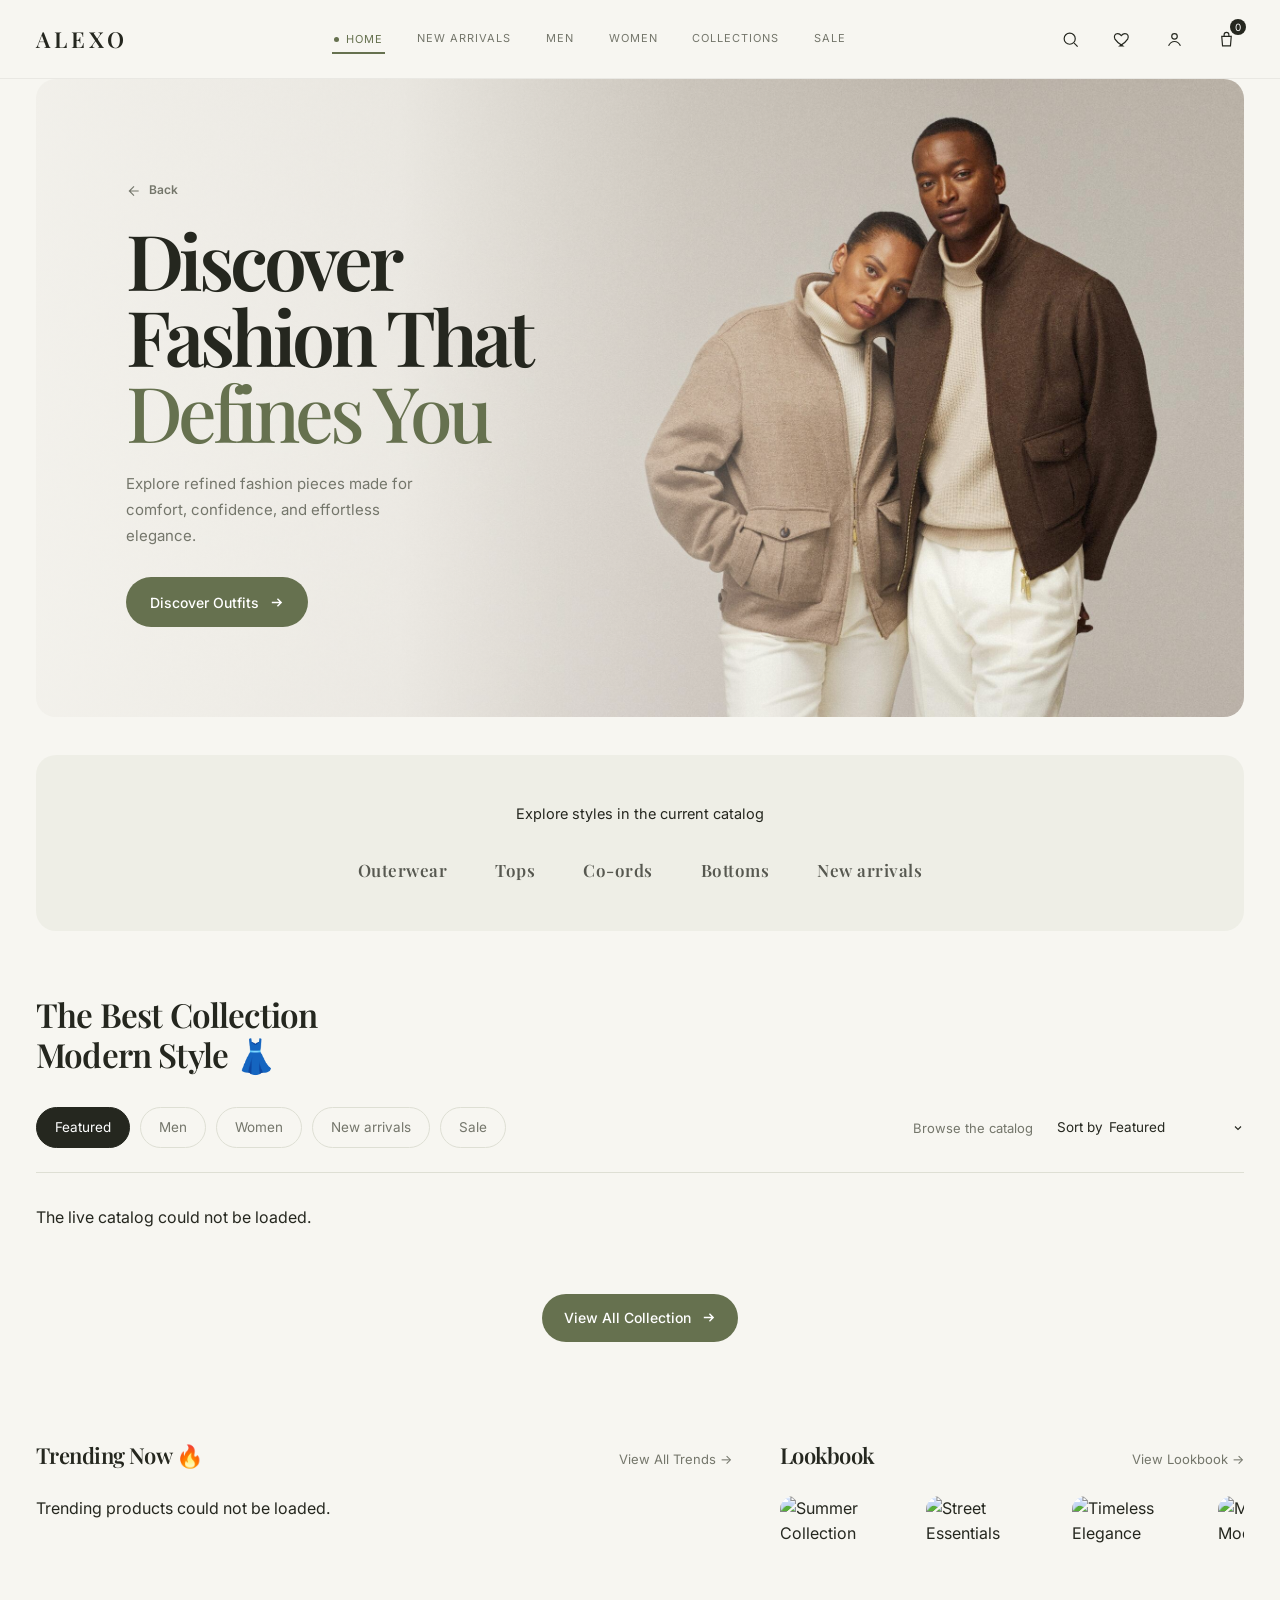
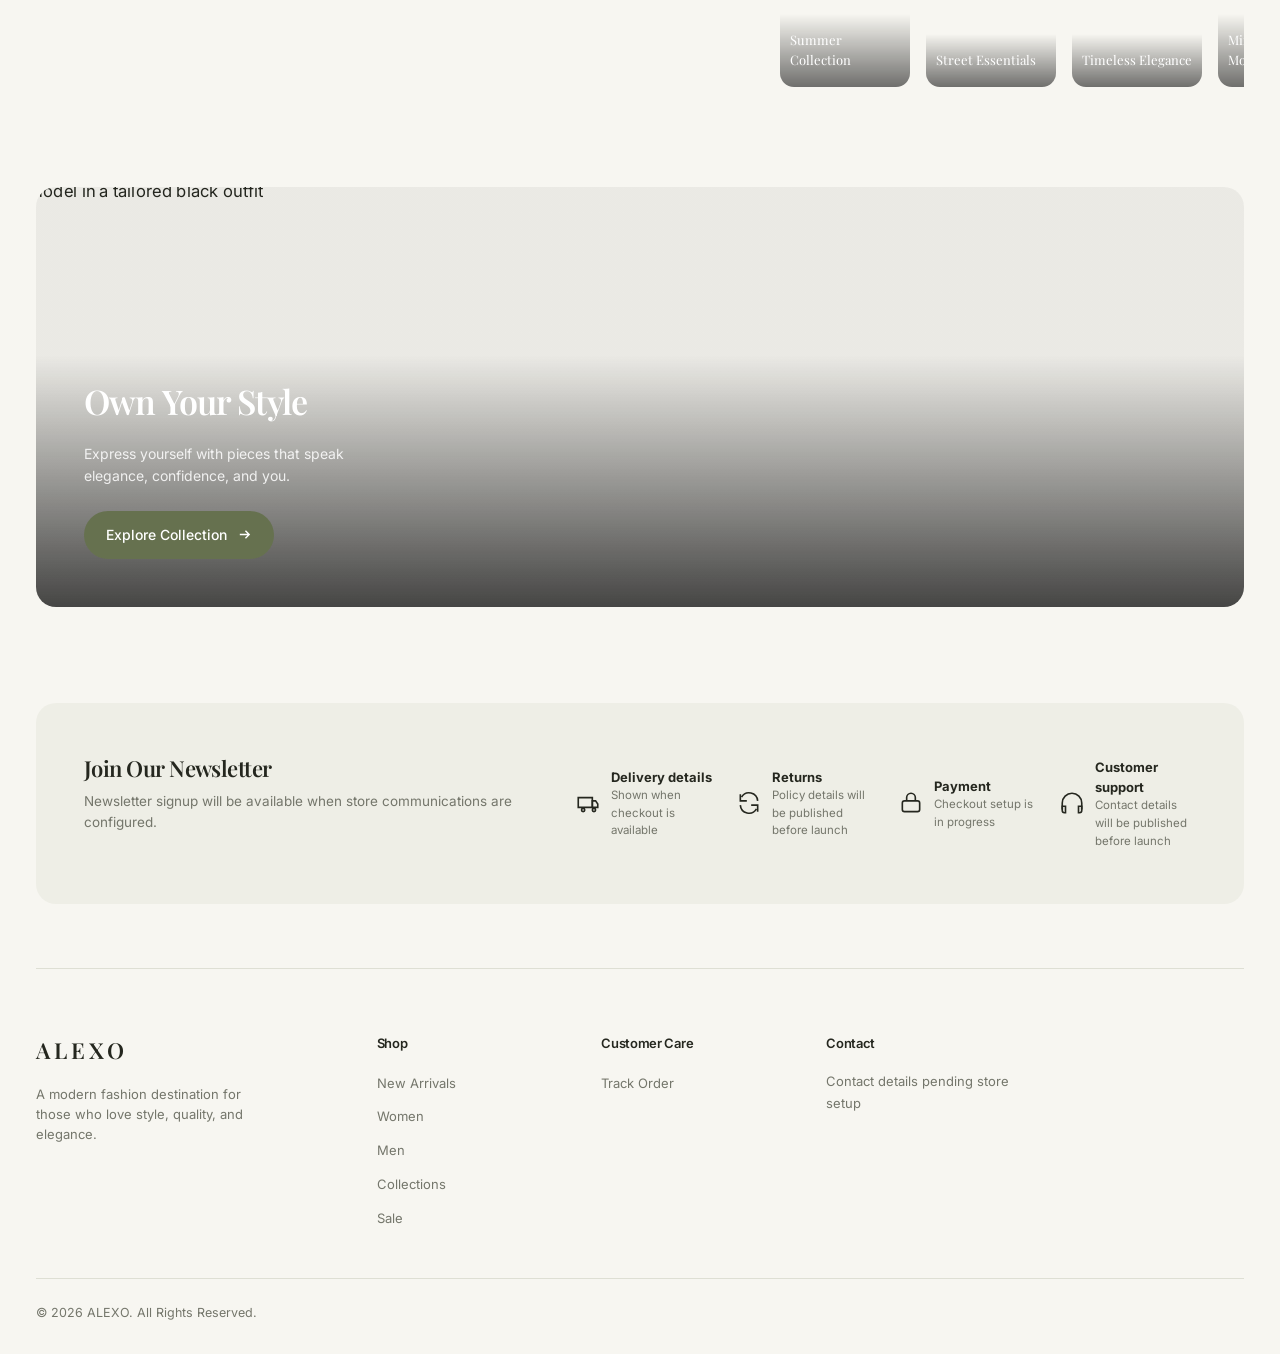
==== commit 1ee38c15: "Add files via upload" ====
--- a/index.html
+++ b/index.html
@@ -319,5 +319,6 @@
 <script src="js/storefront-api.js"></script>
 <script src="js/search.js"></script>
 <script src="js/app.js"></script>
+<script src="js/back-navigation.js"></script>
 </body>
 </html>
--- a/css/site-refresh.css
+++ b/css/site-refresh.css
@@ -333,25 +333,54 @@
   letter-spacing: .16em;
 }
 .quick-add-dialog__title { margin: 0 38px 24px 0; font-size: 24px; }
-.quick-add-dialog__label { display: block; margin-bottom: 8px; font-size: 12px; font-weight: 600; }
-.quick-add-dialog__select {
-  width: 100%;
-  min-height: 48px;
-  padding: 0 14px;
+.quick-add-dialog__options { display: grid; gap: 14px; }
+.quick-add-dialog__option-group { min-width: 0; }
+.quick-add-dialog__label { display: block; margin: 0 0 8px; font-size: 12px; font-weight: 600; }
+.quick-add-dialog__choices { display: flex; flex-wrap: wrap; gap: 8px; }
+.quick-add-dialog__size-choice,
+.quick-add-dialog__color-choice {
+  min-height: 40px;
   border: 1px solid var(--color-border);
-  border-radius: 10px;
+  border-radius: 8px;
   background: #fff;
   color: var(--color-ink);
-}
-.quick-add-dialog__select:focus-visible,
+  transition: background 160ms ease, color 160ms ease, border-color 160ms ease, opacity 160ms ease;
+}
+.quick-add-dialog__size-choice { min-width: 44px; padding: 0 12px; font-size: 13px; }
+.quick-add-dialog__color-choice { display: inline-flex; align-items: center; gap: 8px; padding: 0 12px; font-size: 12px; }
+.quick-add-dialog__swatch { width: 12px; height: 12px; border: 1px solid rgba(25, 26, 24, .16); border-radius: 50%; }
+.quick-add-dialog__size-choice:hover,
+.quick-add-dialog__color-choice:hover:not(:disabled) { border-color: var(--color-ink); }
+.quick-add-dialog__size-choice.is-selected,
+.quick-add-dialog__color-choice.is-selected { border-color: var(--color-ink); background: var(--color-ink); color: #fff; }
+.quick-add-dialog__color-choice:disabled { opacity: .4; cursor: not-allowed; }
+.quick-add-dialog__size-choice:focus-visible,
+.quick-add-dialog__color-choice:focus-visible,
 .quick-add-dialog__close:focus-visible,
 .quick-add-dialog__submit:focus-visible,
 .product-card__quick-add:focus-visible {
   outline: 2px solid var(--color-olive);
   outline-offset: 3px;
 }
+.quick-add-dialog__price { min-height: 18px; margin: 12px 0 0; font-size: 13px; font-weight: 600; }
 .quick-add-dialog__status { min-height: 18px; margin: 10px 0 16px; color: var(--color-olive); font-size: 12px; }
 .quick-add-dialog__submit { width: 100%; justify-content: center; }
+
+.page-back-link {
+  display: inline-flex;
+  min-height: 44px;
+  align-items: center;
+  gap: 7px;
+  margin: 0 0 8px;
+  color: var(--color-ink-soft);
+  font-size: 12px;
+  font-weight: 600;
+  text-decoration: none;
+  transition: color 160ms ease, transform 160ms ease;
+}
+.page-back-link svg { width: 16px; height: 16px; flex: 0 0 auto; }
+.page-back-link:hover { color: var(--color-ink); transform: translateX(-2px); }
+.page-back-link:focus-visible { outline: 2px solid var(--color-olive); outline-offset: 3px; border-radius: 4px; }
 
 .brands,
 .newsletter,
